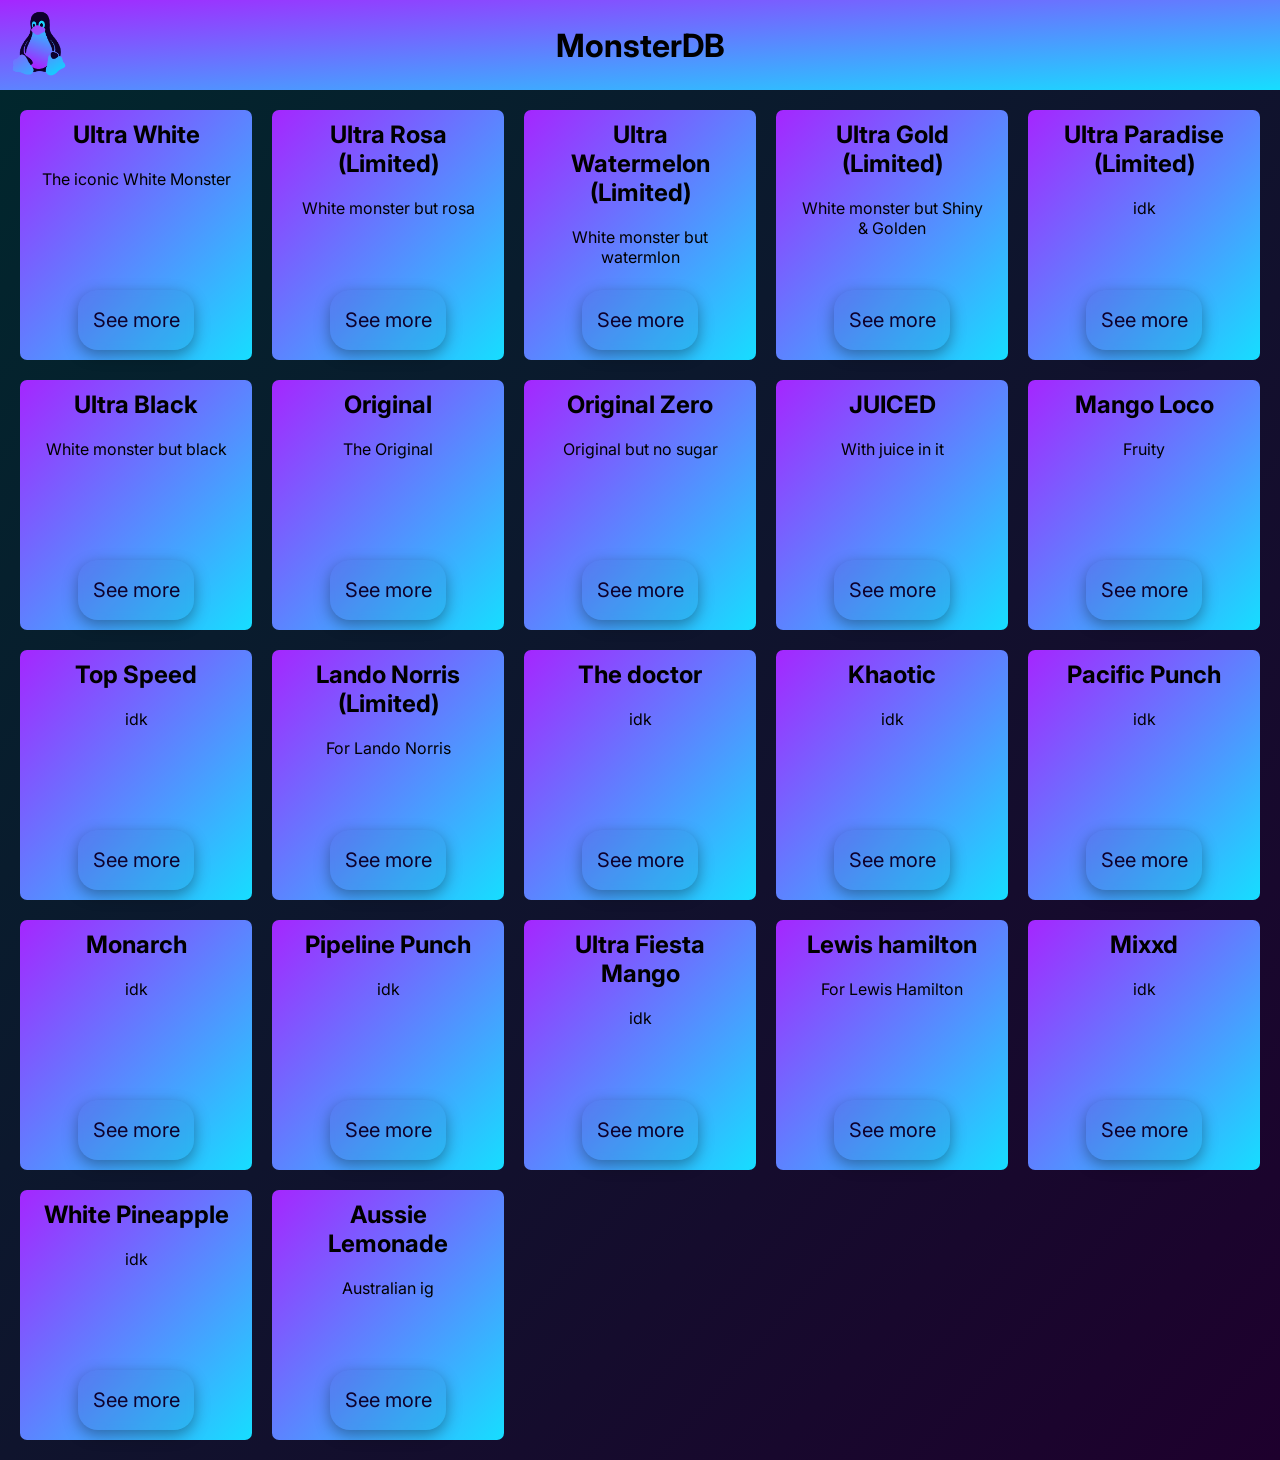
==== tbz-aufgabe/index.html @ 00baac42 "add tbz task" ====
<!DOCTYPE html>
<html lang="en">
    <head>
        <meta charset="UTF-8">
        <meta name="viewport" content="width=device-width, initial-scale=1">
        <title></title>
        <link class="link" href="style.css" rel="stylesheet">

    </head>
    <body>
        <header>
            
        <h1 class="title">MonsterDB</h1>
        <img src="tux.png" class="logo">
        </header>

        <main class="list">
            <section class="list-element">
                <h2 class="card-title">Ultra White</h2>
                <p class="card-desc">The iconic White Monster</p>
                <a target="_blank" class="see-more-link" href="https://www.galaxus.ch/de/s7/product/monster-energy-ultra-12-x-50-cl-softdrink-33402615">See more</a>
            </section>

            <section class="list-element">
                <h2 class="card-title">Ultra Rosa (Limited)</h2>
                <p class="card-desc">White monster but rosa</p>
                <a target="_blank" class="see-more-link" href="https://www.galaxus.ch/de/s7/product/monster-energy-ultra-12-x-50-cl-softdrink-33402615">See more</a>
            </section>

            <section class="list-element">
                <h2 class="card-title">Ultra Watermelon (Limited)</h2>
                <p class="card-desc">White monster but watermlon</p>
                <a target="_blank" class="see-more-link" href="https://www.galaxus.ch/de/s7/product/monster-energy-ultra-12-x-50-cl-softdrink-33402615">See more</a>
            </section>

            <section class="list-element">
                <h2 class="card-title">Ultra Gold (Limited)</h2>
                <p class="card-desc">White monster but Shiny & Golden</p>
                <a target="_blank" class="see-more-link" href="https://www.galaxus.ch/de/s7/product/monster-energy-ultra-12-x-50-cl-softdrink-33402615">See more</a>
            </section>

            <section class="list-element">
                <h2 class="card-title">Ultra Paradise (Limited)</h2>
                <p class="card-desc">idk</p>
                <a target="_blank" class="see-more-link" href="https://www.galaxus.ch/de/s7/product/monster-energy-ultra-12-x-50-cl-softdrink-33402615">See more</a>
            </section>

           <section class="list-element">
                <h2 class="card-title">Ultra Black</h2>
                <p class="card-desc">White monster but black</p>
                <a target="_blank" class="see-more-link" href="https://www.galaxus.ch/de/s7/product/monster-energy-ultra-12-x-50-cl-softdrink-33402615">See more</a>
            </section>

            <section class="list-element">
                <h2 class="card-title">Original</h2>
                <p class="card-desc">The Original</p>
                <a target="_blank" class="see-more-link" href="https://www.galaxus.ch/de/s7/product/monster-energy-ultra-12-x-50-cl-softdrink-33402615">See more</a>
            </section>

            <section class="list-element">
                <h2 class="card-title">Original Zero</h2>
                <p class="card-desc">Original but no sugar</p>
                <a target="_blank" class="see-more-link" href="https://www.galaxus.ch/de/s7/product/monster-energy-ultra-12-x-50-cl-softdrink-33402615">See more</a>
            </section>

            <section class="list-element">
                <h2 class="card-title">JUICED</h2>
                <p class="card-desc">With juice in it</p>
                <a target="_blank" class="see-more-link" href="https://www.galaxus.ch/de/s7/product/monster-energy-ultra-12-x-50-cl-softdrink-33402615">See more</a>
            </section>

            <section class="list-element">
                <h2 class="card-title">Mango Loco</h2>
                <p class="card-desc">Fruity</p>
                <a target="_blank" class="see-more-link" href="https://www.galaxus.ch/de/s7/product/monster-energy-ultra-12-x-50-cl-softdrink-33402615">See more</a>
            </section>

             <section class="list-element">
                <h2 class="card-title">Top Speed</h2>
                <p class="card-desc">idk</p>
                <a target="_blank" class="see-more-link" href="https://www.galaxus.ch/de/s7/product/monster-energy-ultra-12-x-50-cl-softdrink-33402615">See more</a>
            </section>

            <section class="list-element">
                <h2 class="card-title">Lando Norris (Limited)</h2>
                <p class="card-desc">For Lando Norris</p>
                <a target="_blank" class="see-more-link" href="https://www.galaxus.ch/de/s7/product/monster-energy-ultra-12-x-50-cl-softdrink-33402615">See more</a>
            </section>

            <section class="list-element">
                <h2 class="card-title">The doctor</h2>
                <p class="card-desc">idk</p>
                <a target="_blank" class="see-more-link" href="https://www.galaxus.ch/de/s7/product/monster-energy-ultra-12-x-50-cl-softdrink-33402615">See more</a>
            </section>

            <section class="list-element">
                <h2 class="card-title">Khaotic</h2>
                <p class="card-desc">idk</p>
                <a target="_blank" class="see-more-link" href="https://www.galaxus.ch/de/s7/product/monster-energy-ultra-12-x-50-cl-softdrink-33402615">See more</a>
            </section>

            <section class="list-element">
                <h2 class="card-title">Pacific Punch</h2>
                <p class="card-desc">idk</p>
                <a target="_blank" class="see-more-link" href="https://www.galaxus.ch/de/s7/product/monster-energy-ultra-12-x-50-cl-softdrink-33402615">See more</a>
            </section>

            <section class="list-element">
                <h2 class="card-title">Monarch</h2>
                <p class="card-desc">idk</p>
                <a target="_blank" class="see-more-link" href="https://www.galaxus.ch/de/s7/product/monster-energy-ultra-12-x-50-cl-softdrink-33402615">See more</a>
            </section>

            <section class="list-element">
                <h2 class="card-title">Pipeline Punch</h2>
                <p class="card-desc">idk</p>
                <a target="_blank" class="see-more-link" href="https://www.galaxus.ch/de/s7/product/monster-energy-ultra-12-x-50-cl-softdrink-33402615">See more</a>
            </section>

            <section class="list-element">
                <h2 class="card-title">Ultra Fiesta Mango</h2>
                <p class="card-desc">idk</p>
                <a target="_blank" class="see-more-link" href="https://www.galaxus.ch/de/s7/product/monster-energy-ultra-12-x-50-cl-softdrink-33402615">See more</a>
            </section>

            <section class="list-element">
                <h2 class="card-title">Lewis hamilton</h2>
                <p class="card-desc">For Lewis Hamilton</p>
                <a target="_blank" class="see-more-link" href="https://www.galaxus.ch/de/s7/product/monster-energy-ultra-12-x-50-cl-softdrink-33402615">See more</a>
            </section>

            <section class="list-element">
                <h2 class="card-title">Mixxd</h2>
                <p class="card-desc">idk</p>
                <a target="_blank" class="see-more-link" href="https://www.galaxus.ch/de/s7/product/monster-energy-ultra-12-x-50-cl-softdrink-33402615">See more</a>
            </section>

            <section class="list-element">
                <h2 class="card-title">White Pineapple</h2>
                <p class="card-desc">idk</p>
                <a target="_blank" class="see-more-link" href="https://www.galaxus.ch/de/s7/product/monster-energy-ultra-12-x-50-cl-softdrink-33402615">See more</a>
            </section>

            <section class="list-element">
                <h2 class="card-title">Aussie Lemonade</h2>
                <p class="card-desc">Australian ig</p>
                <a target="_blank" class="see-more-link" href="https://www.galaxus.ch/de/s7/product/monster-energy-ultra-12-x-50-cl-softdrink-33402615">See more</a>
            </section>
        </main>
    </body>
</html>
---- tbz-aufgabe/style.css ----
@import url('https://fonts.googleapis.com/css2?family=Inter:wght@300;400;500;600;700&display=swap');

* {
    box-sizing: border-box;
}

:root {
    font-family: 'Inter', Helvetica, Arial, sans-serif;
}

body {
    background: linear-gradient(to bottom right, #00282D, #1E002D);
    padding: 0;
    margin: 0;

    color: black;
}

header {
    background: linear-gradient(to bottom right, #A526FF, #16DEFF);
    height: 10vh;
    display: flex;
    justify-content: center;
    align-items: center;
    width: 100%;
}

.logo {
    position: absolute;
    left: 0px;
    height: 8vh;
}

.card-title {
    margin: 10px;
}

.card-desc {
    margin: 10px;
}

.see-more-link {
    display: flex;

    align-items: center;
    justify-content: center;
    text-decoration: none;
    font-size: 20px;

    /* copied from the internet */
    box-shadow: rgba(0, 0, 0, 0.35) 0px 5px 15px;

    background-color: rgba(0, 0, 0, 0.05);
    backdrop-filter: blur(5px);
    min-height: 25%;
    width: 55%;
    border-radius: 20px;
    color: #0D002D;

    margin-top: auto;
}

.see-more-link:hover {

    background-color: rgba(0, 0, 0, 0);
}

.title {
    text-align: center;
    margin: 0;
}

.list {
    margin: 20px;
    display: grid;
    /* Not vibe coded, lorin gave me this code*/
    grid-template-columns: repeat(auto-fit, minmax(min(100%, 200px), 1fr));
    grid-gap: 20px;
}

.list-element {
    background: linear-gradient(to bottom right, #A526FF, #16DEFF);
    background-color: #A6ECE0;

    padding-bottom: 10px;
    padding-left: 10px;
    padding-right: 10px;
    padding-top: 0px;

    height: 250px;
    text-align: center;
    display: flex;
    flex-direction: column;
    align-items: center;
    border-radius: 7px;
}
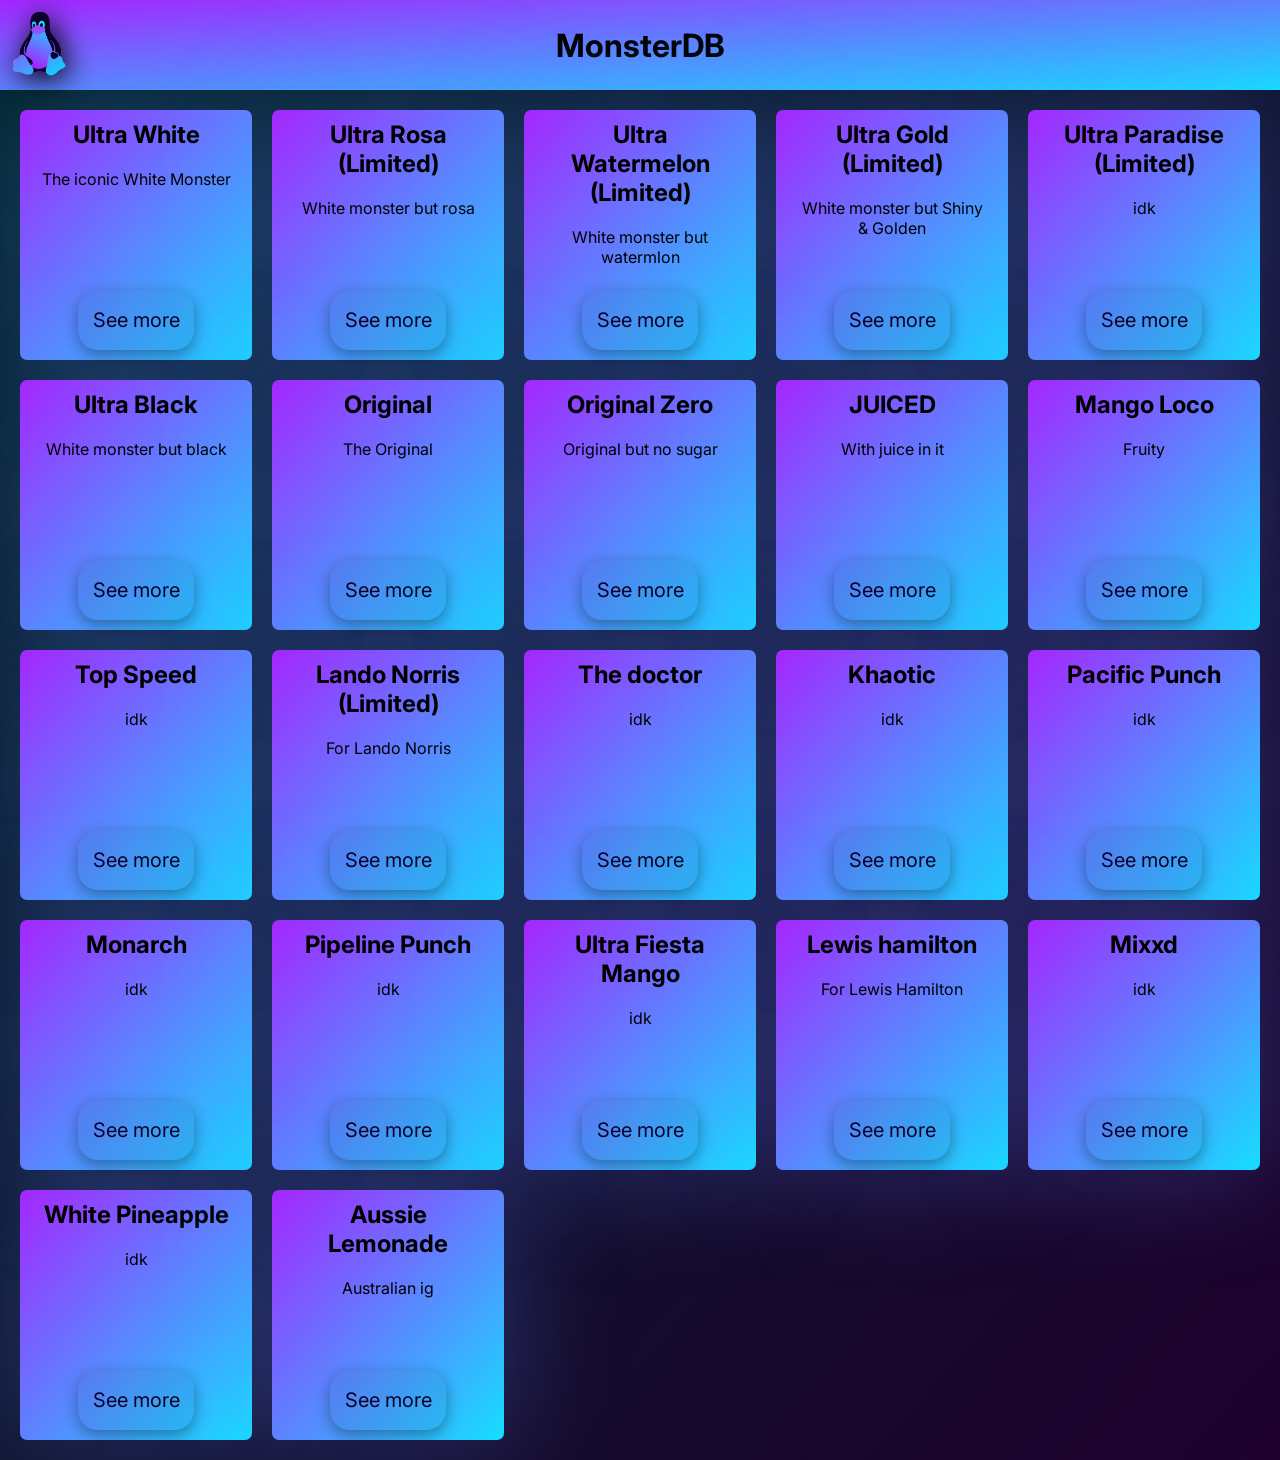
==== commit 27a3eec5: "fix directories" ====
--- a/tbz-aufgabe/index.html
+++ b/tbz-aufgabe/index.html
@@ -5,7 +5,6 @@
         <meta name="viewport" content="width=device-width, initial-scale=1">
         <title></title>
         <link class="link" href="style.css" rel="stylesheet">
-
     </head>
     <body>
         <header>
--- a/tbz-aufgabe/style.css
+++ b/tbz-aufgabe/style.css
@@ -29,6 +29,9 @@
     position: absolute;
     left: 0px;
     height: 8vh;
+
+    /* copied from the internet */
+    filter: drop-shadow(4px 5px 14px #000000);
 }
 
 .card-title {
@@ -93,4 +96,8 @@
     flex-direction: column;
     align-items: center;
     border-radius: 7px;
+
+    -webkit-box-shadow: 0px 0px 114px 5px rgba(94, 129, 255, 0.29);
+    -moz-box-shadow: 0px 0px 114px 5px rgba(94, 129, 255, 0.29);
+    box-shadow: 0px 0px 114px 5px rgba(94, 129, 255, 0.29);
 }
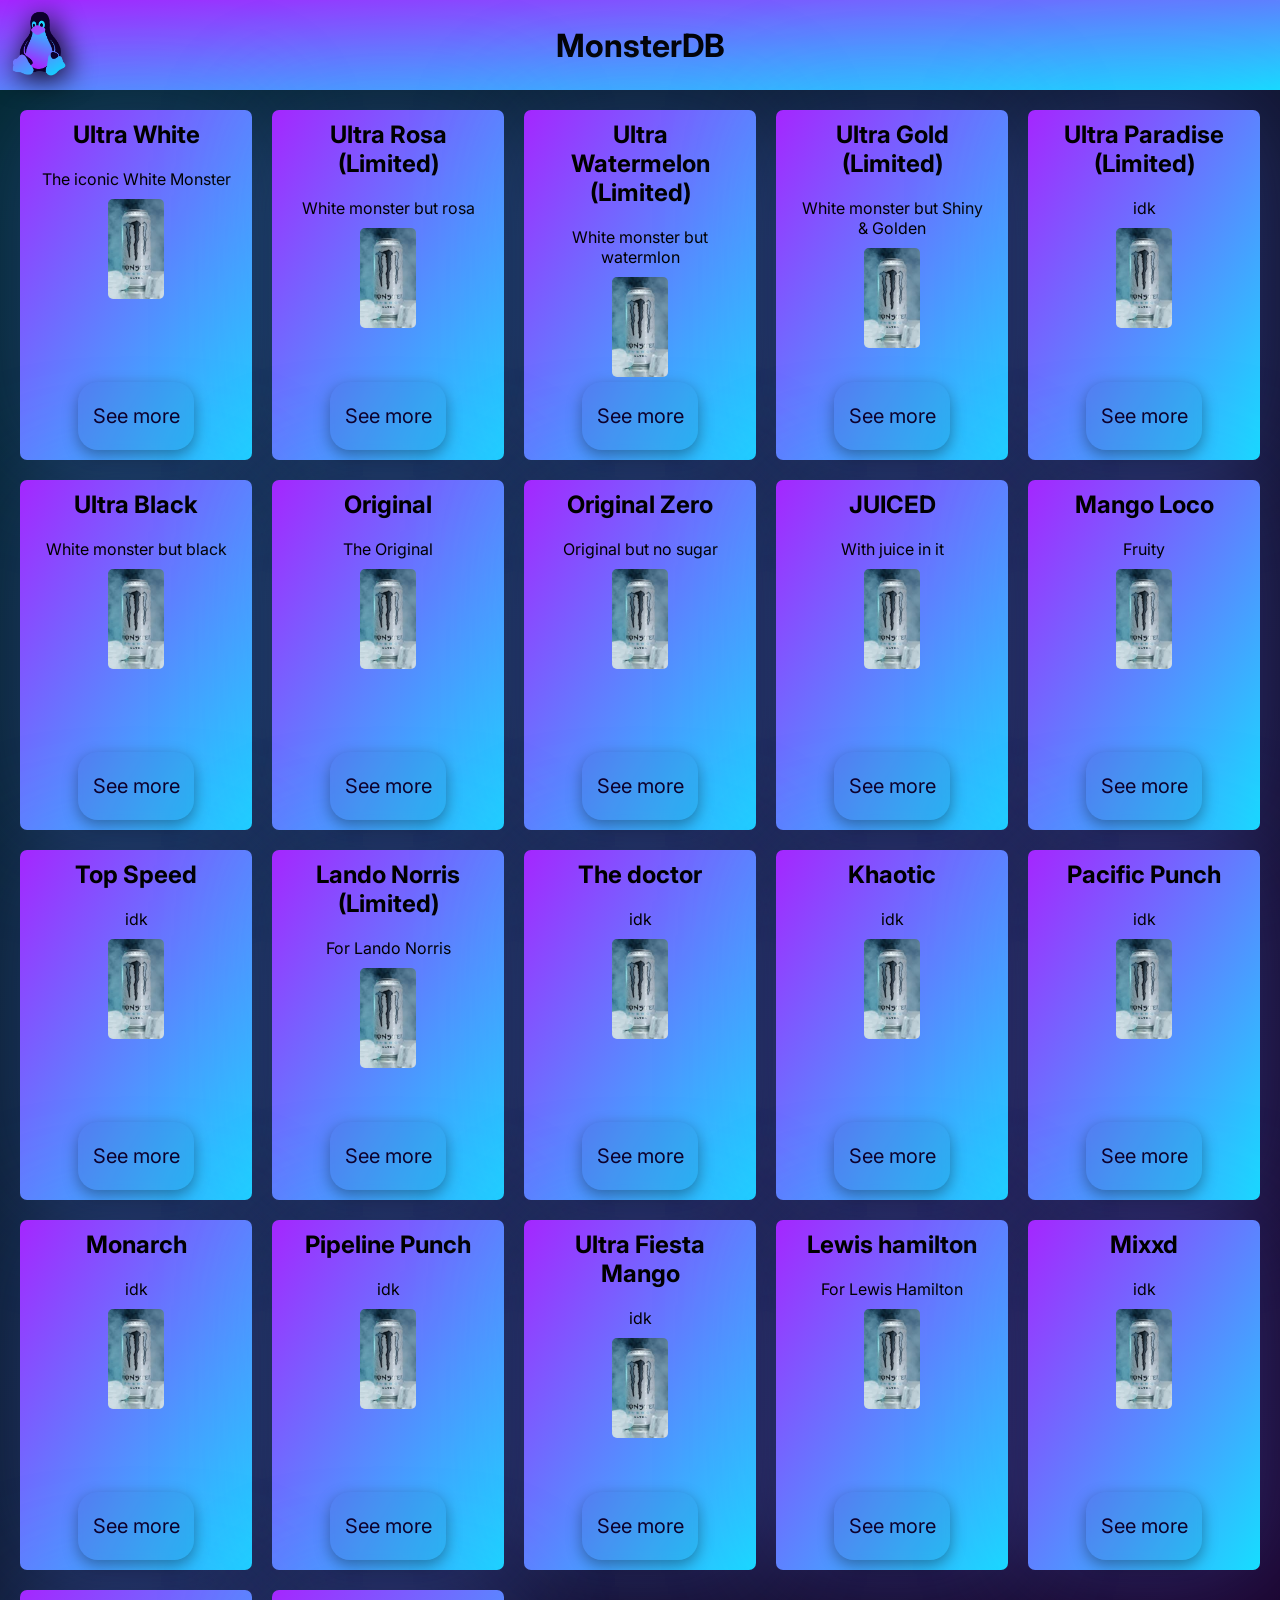
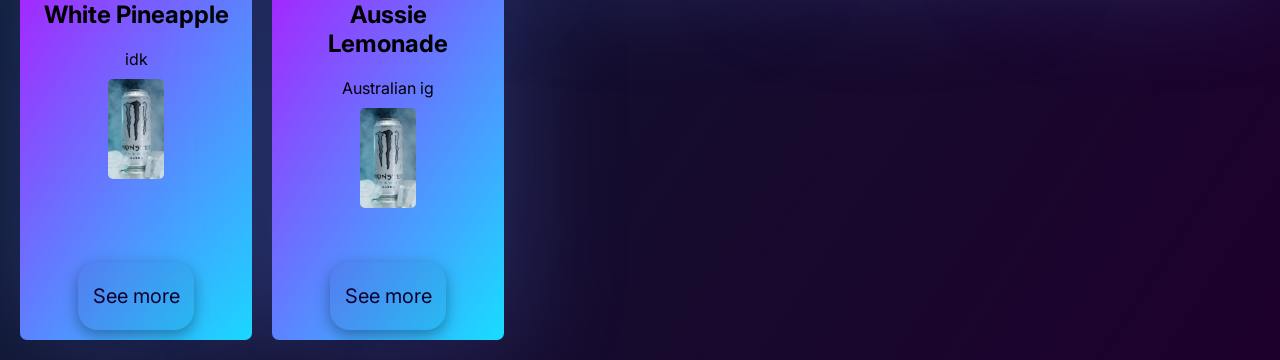
==== commit bfcaea2d: "add images" ====
--- a/tbz-aufgabe/index.html
+++ b/tbz-aufgabe/index.html
@@ -3,146 +3,167 @@
     <head>
         <meta charset="UTF-8">
         <meta name="viewport" content="width=device-width, initial-scale=1">
-        <title></title>
+        <title>MonsterDB</title>
         <link class="link" href="style.css" rel="stylesheet">
     </head>
     <body>
         <header>
-            
-        <h1 class="title">MonsterDB</h1>
-        <img src="tux.png" class="logo">
+            <h1 class="title">MonsterDB</h1>
+            <img src="tux.png" class="logo">
         </header>
 
         <main class="list">
             <section class="list-element">
                 <h2 class="card-title">Ultra White</h2>
                 <p class="card-desc">The iconic White Monster</p>
+                <img src="white-monster.jpg" class="card-image">
                 <a target="_blank" class="see-more-link" href="https://www.galaxus.ch/de/s7/product/monster-energy-ultra-12-x-50-cl-softdrink-33402615">See more</a>
             </section>
 
             <section class="list-element">
                 <h2 class="card-title">Ultra Rosa (Limited)</h2>
                 <p class="card-desc">White monster but rosa</p>
+                <img src="white-monster.jpg" class="card-image">
                 <a target="_blank" class="see-more-link" href="https://www.galaxus.ch/de/s7/product/monster-energy-ultra-12-x-50-cl-softdrink-33402615">See more</a>
             </section>
 
             <section class="list-element">
                 <h2 class="card-title">Ultra Watermelon (Limited)</h2>
                 <p class="card-desc">White monster but watermlon</p>
+                <img src="white-monster.jpg" class="card-image">
                 <a target="_blank" class="see-more-link" href="https://www.galaxus.ch/de/s7/product/monster-energy-ultra-12-x-50-cl-softdrink-33402615">See more</a>
             </section>
 
             <section class="list-element">
                 <h2 class="card-title">Ultra Gold (Limited)</h2>
                 <p class="card-desc">White monster but Shiny & Golden</p>
+                <img src="white-monster.jpg" class="card-image">
                 <a target="_blank" class="see-more-link" href="https://www.galaxus.ch/de/s7/product/monster-energy-ultra-12-x-50-cl-softdrink-33402615">See more</a>
             </section>
 
             <section class="list-element">
                 <h2 class="card-title">Ultra Paradise (Limited)</h2>
                 <p class="card-desc">idk</p>
+                <img src="white-monster.jpg" class="card-image">
                 <a target="_blank" class="see-more-link" href="https://www.galaxus.ch/de/s7/product/monster-energy-ultra-12-x-50-cl-softdrink-33402615">See more</a>
             </section>
 
            <section class="list-element">
                 <h2 class="card-title">Ultra Black</h2>
                 <p class="card-desc">White monster but black</p>
+                <img src="white-monster.jpg" class="card-image">
                 <a target="_blank" class="see-more-link" href="https://www.galaxus.ch/de/s7/product/monster-energy-ultra-12-x-50-cl-softdrink-33402615">See more</a>
             </section>
 
             <section class="list-element">
                 <h2 class="card-title">Original</h2>
                 <p class="card-desc">The Original</p>
+                <img src="white-monster.jpg" class="card-image">
                 <a target="_blank" class="see-more-link" href="https://www.galaxus.ch/de/s7/product/monster-energy-ultra-12-x-50-cl-softdrink-33402615">See more</a>
             </section>
 
             <section class="list-element">
                 <h2 class="card-title">Original Zero</h2>
                 <p class="card-desc">Original but no sugar</p>
+                <img src="white-monster.jpg" class="card-image">
                 <a target="_blank" class="see-more-link" href="https://www.galaxus.ch/de/s7/product/monster-energy-ultra-12-x-50-cl-softdrink-33402615">See more</a>
             </section>
 
             <section class="list-element">
                 <h2 class="card-title">JUICED</h2>
                 <p class="card-desc">With juice in it</p>
+                <img src="white-monster.jpg" class="card-image">
                 <a target="_blank" class="see-more-link" href="https://www.galaxus.ch/de/s7/product/monster-energy-ultra-12-x-50-cl-softdrink-33402615">See more</a>
             </section>
 
             <section class="list-element">
                 <h2 class="card-title">Mango Loco</h2>
                 <p class="card-desc">Fruity</p>
+                <img src="white-monster.jpg" class="card-image">
                 <a target="_blank" class="see-more-link" href="https://www.galaxus.ch/de/s7/product/monster-energy-ultra-12-x-50-cl-softdrink-33402615">See more</a>
             </section>
 
              <section class="list-element">
                 <h2 class="card-title">Top Speed</h2>
                 <p class="card-desc">idk</p>
+                <img src="white-monster.jpg" class="card-image">
                 <a target="_blank" class="see-more-link" href="https://www.galaxus.ch/de/s7/product/monster-energy-ultra-12-x-50-cl-softdrink-33402615">See more</a>
             </section>
 
             <section class="list-element">
                 <h2 class="card-title">Lando Norris (Limited)</h2>
                 <p class="card-desc">For Lando Norris</p>
+                <img src="white-monster.jpg" class="card-image">
                 <a target="_blank" class="see-more-link" href="https://www.galaxus.ch/de/s7/product/monster-energy-ultra-12-x-50-cl-softdrink-33402615">See more</a>
             </section>
 
             <section class="list-element">
                 <h2 class="card-title">The doctor</h2>
                 <p class="card-desc">idk</p>
+                <img src="white-monster.jpg" class="card-image">
                 <a target="_blank" class="see-more-link" href="https://www.galaxus.ch/de/s7/product/monster-energy-ultra-12-x-50-cl-softdrink-33402615">See more</a>
             </section>
 
             <section class="list-element">
                 <h2 class="card-title">Khaotic</h2>
                 <p class="card-desc">idk</p>
+                <img src="white-monster.jpg" class="card-image">
                 <a target="_blank" class="see-more-link" href="https://www.galaxus.ch/de/s7/product/monster-energy-ultra-12-x-50-cl-softdrink-33402615">See more</a>
             </section>
 
             <section class="list-element">
                 <h2 class="card-title">Pacific Punch</h2>
                 <p class="card-desc">idk</p>
+                <img src="white-monster.jpg" class="card-image">
                 <a target="_blank" class="see-more-link" href="https://www.galaxus.ch/de/s7/product/monster-energy-ultra-12-x-50-cl-softdrink-33402615">See more</a>
             </section>
 
             <section class="list-element">
                 <h2 class="card-title">Monarch</h2>
                 <p class="card-desc">idk</p>
+                <img src="white-monster.jpg" class="card-image">
                 <a target="_blank" class="see-more-link" href="https://www.galaxus.ch/de/s7/product/monster-energy-ultra-12-x-50-cl-softdrink-33402615">See more</a>
             </section>
 
             <section class="list-element">
                 <h2 class="card-title">Pipeline Punch</h2>
                 <p class="card-desc">idk</p>
+                <img src="white-monster.jpg" class="card-image">
                 <a target="_blank" class="see-more-link" href="https://www.galaxus.ch/de/s7/product/monster-energy-ultra-12-x-50-cl-softdrink-33402615">See more</a>
             </section>
 
             <section class="list-element">
                 <h2 class="card-title">Ultra Fiesta Mango</h2>
                 <p class="card-desc">idk</p>
+                <img src="white-monster.jpg" class="card-image">
                 <a target="_blank" class="see-more-link" href="https://www.galaxus.ch/de/s7/product/monster-energy-ultra-12-x-50-cl-softdrink-33402615">See more</a>
             </section>
 
             <section class="list-element">
                 <h2 class="card-title">Lewis hamilton</h2>
                 <p class="card-desc">For Lewis Hamilton</p>
+                <img src="white-monster.jpg" class="card-image">
                 <a target="_blank" class="see-more-link" href="https://www.galaxus.ch/de/s7/product/monster-energy-ultra-12-x-50-cl-softdrink-33402615">See more</a>
             </section>
 
             <section class="list-element">
                 <h2 class="card-title">Mixxd</h2>
                 <p class="card-desc">idk</p>
+                <img src="white-monster.jpg" class="card-image">
                 <a target="_blank" class="see-more-link" href="https://www.galaxus.ch/de/s7/product/monster-energy-ultra-12-x-50-cl-softdrink-33402615">See more</a>
             </section>
 
             <section class="list-element">
                 <h2 class="card-title">White Pineapple</h2>
                 <p class="card-desc">idk</p>
+                <img src="white-monster.jpg" class="card-image">
                 <a target="_blank" class="see-more-link" href="https://www.galaxus.ch/de/s7/product/monster-energy-ultra-12-x-50-cl-softdrink-33402615">See more</a>
             </section>
 
             <section class="list-element">
                 <h2 class="card-title">Aussie Lemonade</h2>
                 <p class="card-desc">Australian ig</p>
+                <img src="white-monster.jpg" class="card-image">
                 <a target="_blank" class="see-more-link" href="https://www.galaxus.ch/de/s7/product/monster-energy-ultra-12-x-50-cl-softdrink-33402615">See more</a>
             </section>
         </main>
--- a/tbz-aufgabe/style.css
+++ b/tbz-aufgabe/style.css
@@ -55,7 +55,7 @@
 
     background-color: rgba(0, 0, 0, 0.05);
     backdrop-filter: blur(5px);
-    min-height: 25%;
+    min-height: 20%;
     width: 55%;
     border-radius: 20px;
     color: #0D002D;
@@ -66,6 +66,11 @@
 .see-more-link:hover {
 
     background-color: rgba(0, 0, 0, 0);
+}
+
+.card-image {
+    height: 100px;
+    border-radius: 5px;
 }
 
 .title {
@@ -90,7 +95,7 @@
     padding-right: 10px;
     padding-top: 0px;
 
-    height: 250px;
+    height: 350px;
     text-align: center;
     display: flex;
     flex-direction: column;
